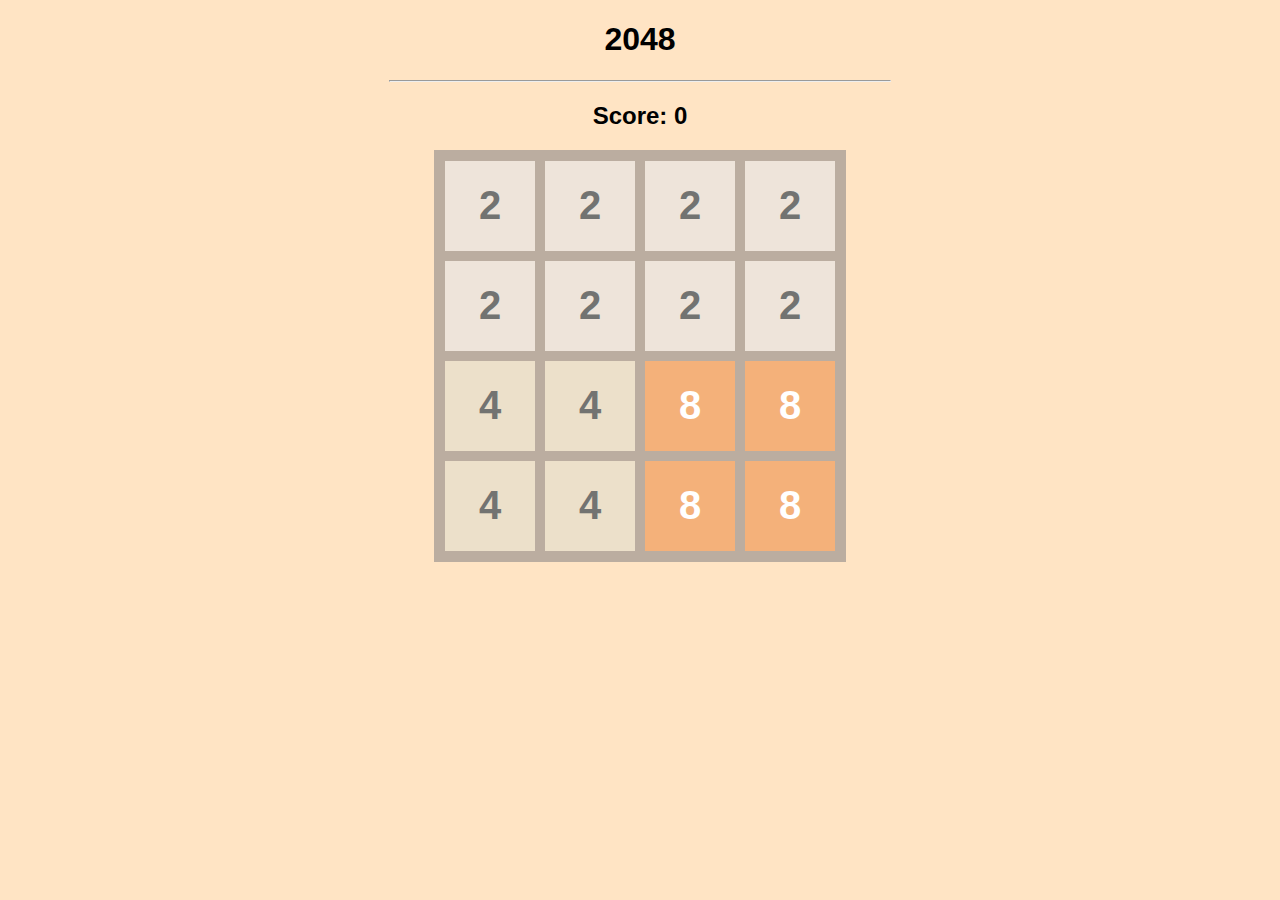
==== 2048.html @ 0a043ee7 "First Commit" ====
<!DOCTYPE html>
<html>
    <head>
        <meta charset="UTF-8">
        <meta name="viewport" content="width=device-width, initial-scale=1 .0">
        <title>2048</title>
        <link rel="stylesheet" href="2048.css">
        <script src="2048.js"></script>
    </head>

    <body>
        <h1>2048</h1>
        <hr>
        <h2>Score: <span id="score">0</span></h2>
        <div id="board">
            
        </div>
    </body>
</html>
---- 2048.css ----
body{
    font-family: Arial, Helvetica, sans-serif;
    text-align: center;
    background-color: bisque;

}

hr{
    width: 500px;
}

#board{
    width: 400px;
    height: 400px;
     
    background-color: #cdc1b5;
    border: 6px solid #bbada0;

    margin: 0 auto;
    display: flex;
    flex-wrap: wrap;
}

.tile{
    width: 90px;
    height: 90px;
    border: 5px solid #bbada0;

    font-size: 40px;
    font-weight: bold;
    display: flex;
    justify-content: center;
    align-items: center;
}

.x2{
    background-color:  #eee4da ;
    color: #727371;
}

.x4{
    background-color:  #ece0ca;
    color: #727371;
}

.x8{
    background-color:  #f4b17a;
    color: white;
}

.x16{
    background-color: #f59575;
    color: white;
}

.x32{
    background-color: #f57c5f;
    color: white;
}

.x64{
    background-color: #f65d3b;
    color: white;
}

.x128{
    background-color: #edce71;
    color: white;
}

.x256{
    background-color: #edcc63;
    color: white;
}

.x512{
    background-color: #edc651;
    color: white;
}

.x1024{
    background-color: #eec744;
    color: white;
}

.x2048{
    background-color: #ecc230;
    color: white;
}

.x4096{
    background-color: #fe3d3d;
    color: white;
}

.x8192{
    background-color: #ff2020  ;
    color: white;
}
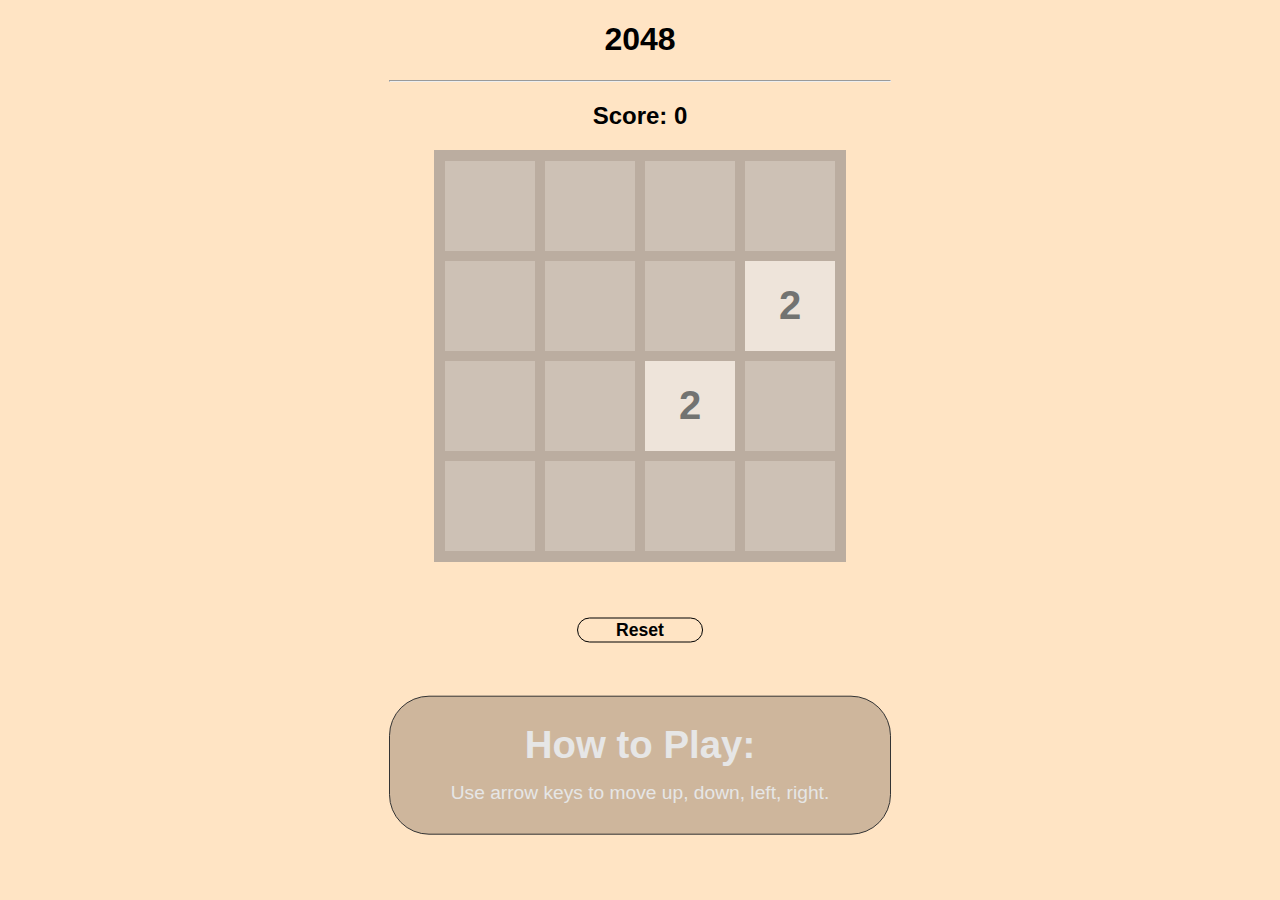
==== commit f557236e: "completed game" ====
--- a/2048.html
+++ b/2048.html
@@ -2,18 +2,29 @@
 <html>
     <head>
         <meta charset="UTF-8">
-        <meta name="viewport" content="width=device-width, initial-scale=1 .0">
+        <meta name="viewport" content="width=device-width, initial-scale=1.0">
         <title>2048</title>
         <link rel="stylesheet" href="2048.css">
         <script src="2048.js"></script>
     </head>
 
     <body>
+
+        <div id="overlay"></div>
         <h1>2048</h1>
         <hr>
         <h2>Score: <span id="score">0</span></h2>
         <div id="board">
             
         </div>
+        <h2 class="state" id="state">Game <span id="game-state">On</span></h2>
+        <button class="reset-btn" id="reset-btn" onclick="setNewGame();">
+            <span class="btn-text">Reset</span>
+        </button>
+        <div class="htp-container">
+            <h1>How to Play:</h1>
+            <p>Use arrow keys to move up, down, left, right.</p>
+        </div>
+
     </body>
 </html>--- a/2048.css
+++ b/2048.css
@@ -7,6 +7,19 @@
 
 hr{
     width: 500px;
+}
+
+#overlay{
+    opacity:    0.5; 
+    background: #000; 
+    width:      100%;
+    height:     100%; 
+    z-index:    1;
+    top:        0; 
+    left:       0; 
+    position:   fixed;
+
+    display: none;
 }
 
 #board{
@@ -94,6 +107,68 @@
 }
 
 .x8192{
-    background-color: #ff2020  ;
+    background-color: #ff5555  ;
     color: white;
+}
+
+.state{
+    display: none;
+    font-weight: 800;
+    font-size: 1.8rem;
+    z-index: 9;
+}
+.state span{
+    color: green;
+}
+
+.reset-btn {
+    border-radius: 30px;
+    font-weight: 600;
+    position: absolute;
+    border: 1px solid black;
+    top: 70%;
+    left: 50%;
+    transform: translate(-50%, -50%);
+    background-color: transparent;
+    font-size: 1.1rem;
+    cursor: pointer;
+    z-index: 10;
+    transition: 0.2s all ease-in-out;
+  }
+  .reset-btn .btn-text {
+    font-family: inherit;
+    padding: 0 2rem;
+    color: black;
+  }
+
+  .reset-btn:hover{
+    background-color: rgb(204, 183, 145);
+}
+
+.htp-container{
+    border-radius: 40px;
+    font-weight: 600px;
+    position: absolute;
+    border: 1px solid rgb(51, 51, 51);
+    background-color: rgb(206, 182, 156);
+    font-size: 1.2rem;
+    top: 85%;
+    left: 50%;
+    transform: translate(-50%,-50%);
+    width: 500px;
+    transition: 0.4s all ease-in-out;
+}
+
+.htp-container:hover{
+    background-color: rgb(66, 66, 66);
+}
+
+.htp-container h1{
+    color: rgb(230, 230, 230);
+}
+
+.htp-container p{
+    transform: translateY(-10px);
+    color: rgb(230, 230, 230);
+    font-weight: 500;
 }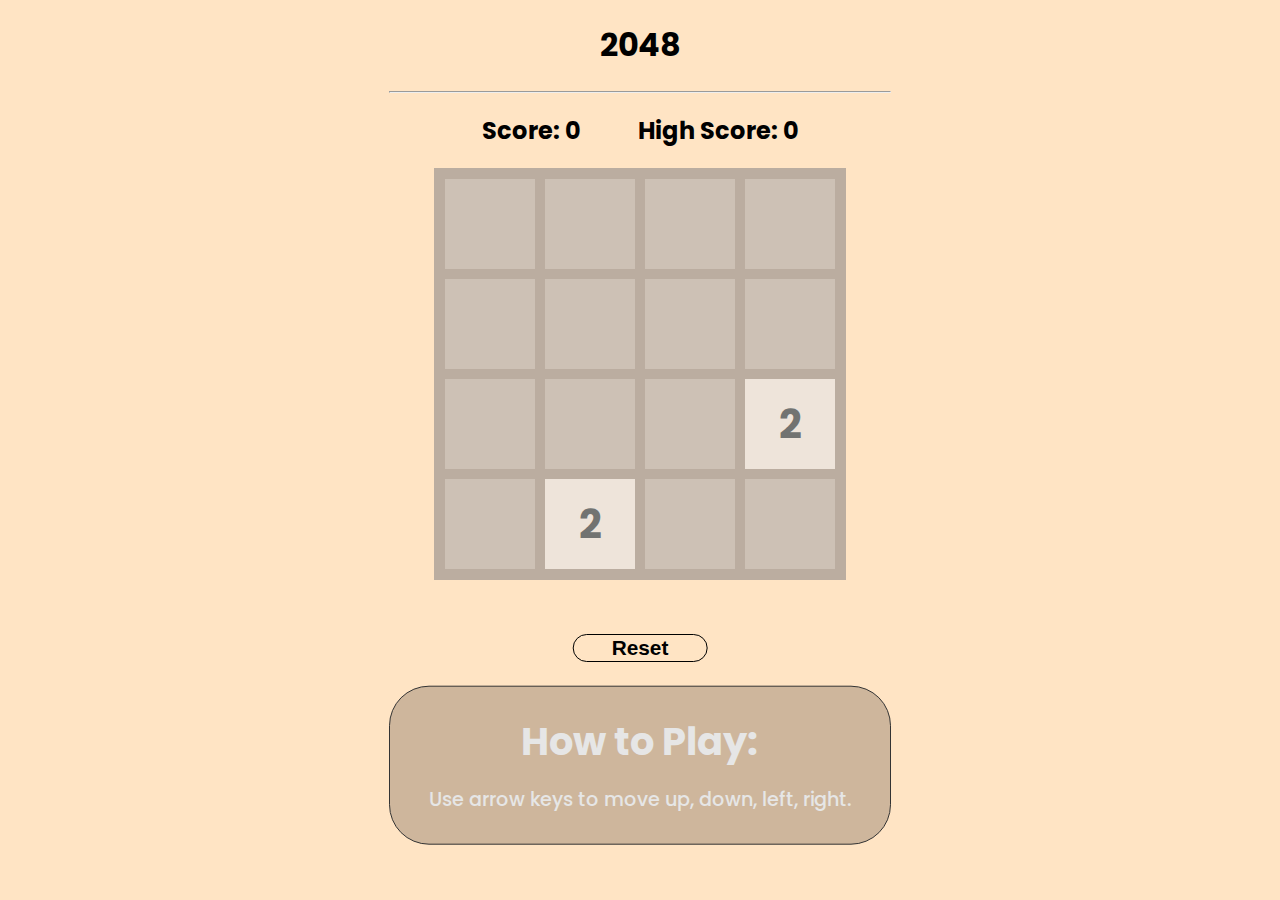
==== commit fad9f180: "added high score" ====
--- a/2048.html
+++ b/2048.html
@@ -3,6 +3,9 @@
     <head>
         <meta charset="UTF-8">
         <meta name="viewport" content="width=device-width, initial-scale=1.0">
+        <link rel="preconnect" href="https://fonts.googleapis.com">
+        <link rel="preconnect" href="https://fonts.gstatic.com" crossorigin>
+        <link href="https://fonts.googleapis.com/css2?family=Poppins:wght@400;500;600;700;800&display=swap" rel="stylesheet">
         <title>2048</title>
         <link rel="stylesheet" href="2048.css">
         <script src="2048.js"></script>
@@ -13,7 +16,7 @@
         <div id="overlay"></div>
         <h1>2048</h1>
         <hr>
-        <h2>Score: <span id="score">0</span></h2>
+        <h2>Score: <span id="score">0</span> &emsp;&emsp; High Score: <span id="hi-score">0</span></h2>
         <div id="board">
             
         </div>
--- a/2048.css
+++ b/2048.css
@@ -1,5 +1,5 @@
 body{
-    font-family: Arial, Helvetica, sans-serif;
+    font-family: 'Poppins', sans-serif;
     text-align: center;
     background-color: bisque;
 
@@ -126,11 +126,11 @@
     font-weight: 600;
     position: absolute;
     border: 1px solid black;
-    top: 70%;
+    top: 72%;
     left: 50%;
     transform: translate(-50%, -50%);
     background-color: transparent;
-    font-size: 1.1rem;
+    font-size: 1.3rem;
     cursor: pointer;
     z-index: 10;
     transition: 0.2s all ease-in-out;
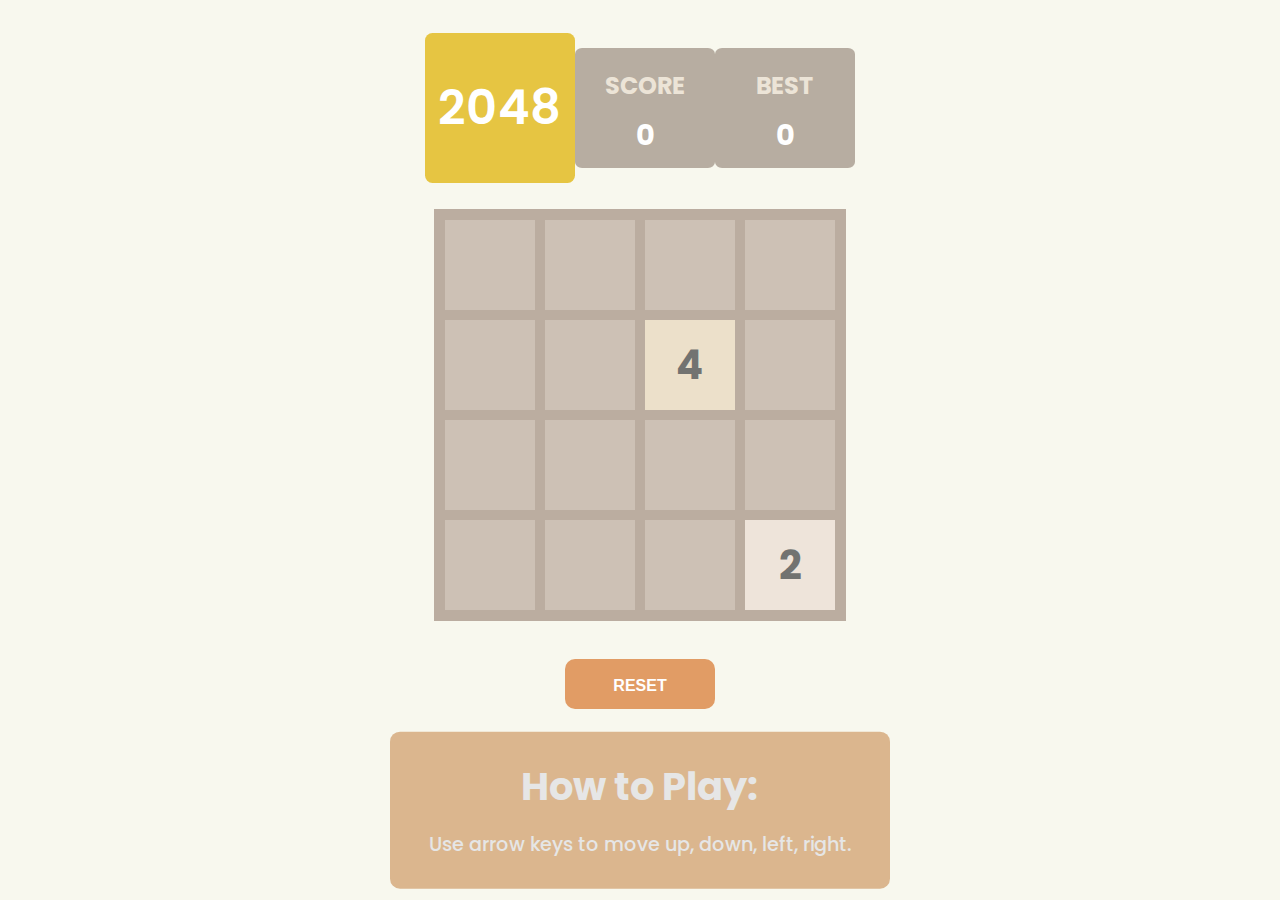
==== commit a8d7f739: "visual updates" ====
--- a/2048.html
+++ b/2048.html
@@ -14,9 +14,20 @@
     <body>
 
         <div id="overlay"></div>
-        <h1>2048</h1>
-        <hr>
-        <h2>Score: <span id="score">0</span> &emsp;&emsp; High Score: <span id="hi-score">0</span></h2>
+        <div class="header-con">
+            <div class="title-box">
+                <h1>2048</h1>
+            </div>
+            
+            <div class="score-box">
+                <h2>SCORE<h3 id="score">0</h3></h2>
+            </div>
+            <div class="hi-box">
+                <h2>BEST<br><h3 id="hi-score">0</h3></h2>
+            </div>
+            
+        </div>
+
         <div id="board">
             
         </div>
@@ -24,6 +35,7 @@
         <button class="reset-btn" id="reset-btn" onclick="setNewGame();">
             <span class="btn-text">Reset</span>
         </button>
+        
         <div class="htp-container">
             <h1>How to Play:</h1>
             <p>Use arrow keys to move up, down, left, right.</p>
--- a/2048.css
+++ b/2048.css
@@ -1,8 +1,7 @@
 body{
     font-family: 'Poppins', sans-serif;
     text-align: center;
-    background-color: bisque;
-
+    background-color: rgb(248, 248, 238);
 }
 
 hr{
@@ -46,6 +45,74 @@
     align-items: center;
 }
 
+.header-con{
+    display: grid;
+    grid-template-columns: repeat(3,1fr);
+    align-items: center;
+    justify-content: center;
+    padding: 2% 36%;
+}
+
+.header-con .title-box{
+    border-radius: 5%;
+    display: flex;
+    height: 150px;
+    width: 150px;
+    background-color: rgb(230, 197, 66);
+    font-size: 1.5rem;
+    align-items: center;
+    justify-content: center;
+}
+
+.header-con .title-box h1{
+    font-weight: 600;
+    color: white;
+}
+
+.header-con .score-box{
+    border-radius: 5%;
+    display: flex;
+    height: 120px;
+    width: 140px;
+    background-color: rgb(183, 173, 161);
+    font-size: 1rem;
+    justify-content: center;
+}
+
+.header-con .score-box h2{
+    position: absolute;
+    color: rgb(236, 228, 215);
+}
+
+.header-con .score-box h3{
+    position: absolute;
+    color: white;
+    font-size: 1.8rem;
+    top: 85px;
+}
+
+.header-con .hi-box{
+    border-radius: 5%;
+    display: flex;
+    height: 120px;
+    width: 140px;
+    background-color: rgb(183, 173, 161);
+    font-size: 1rem;
+    justify-content: center;
+}
+
+.header-con .hi-box h2{
+    position: absolute;
+    color: rgb(236, 228, 215);
+}
+
+.header-con .hi-box h3{
+    position: absolute;
+    color: white;
+    font-size: 1.8rem;
+    top: 85px;
+}
+
 .x2{
     background-color:  #eee4da ;
     color: #727371;
@@ -112,33 +179,41 @@
 }
 
 .state{
+    position: absolute;
+    top: 35%;
+    left: 50%;
+    transform: translate(-50%,-50%);
     display: none;
     font-weight: 800;
-    font-size: 1.8rem;
-    z-index: 9;
+    font-size: 8rem;
+    z-index: 11;
 }
 .state span{
     color: green;
 }
 
 .reset-btn {
-    border-radius: 30px;
+    border-radius: 10px;
     font-weight: 600;
     position: absolute;
-    border: 1px solid black;
-    top: 72%;
+    top: 76%;
     left: 50%;
     transform: translate(-50%, -50%);
-    background-color: transparent;
+    background-color: rgb(225, 156, 101);
     font-size: 1.3rem;
     cursor: pointer;
     z-index: 10;
     transition: 0.2s all ease-in-out;
+    text-transform: uppercase;
+    width: 150px;
+    height: 50px;
+    border: none;
   }
   .reset-btn .btn-text {
+    font-size: 1rem;
     font-family: inherit;
     padding: 0 2rem;
-    color: black;
+    color: white;
   }
 
   .reset-btn:hover{
@@ -146,29 +221,38 @@
 }
 
 .htp-container{
-    border-radius: 40px;
+    border-radius: 10px;
     font-weight: 600px;
     position: absolute;
-    border: 1px solid rgb(51, 51, 51);
-    background-color: rgb(206, 182, 156);
+    border: none;
+    background-color: rgb(219, 182, 142);
     font-size: 1.2rem;
-    top: 85%;
+    top: 90%;
     left: 50%;
     transform: translate(-50%,-50%);
     width: 500px;
     transition: 0.4s all ease-in-out;
 }
 
-.htp-container:hover{
-    background-color: rgb(66, 66, 66);
-}
+/* .htp-container:hover{
+    background-color: rgb(207, 194, 178);
+} */
 
 .htp-container h1{
     color: rgb(230, 230, 230);
+    transition: 0.2s all ease-in-out;
+}
+
+.htp-container h1:hover{
+    color: rgb(80, 80, 80);
 }
 
 .htp-container p{
     transform: translateY(-10px);
     color: rgb(230, 230, 230);
     font-weight: 500;
+    transition: 0.2s all ease-in-out;
+}
+.htp-container p:hover{
+    color: rgb(80, 80, 80);
 }